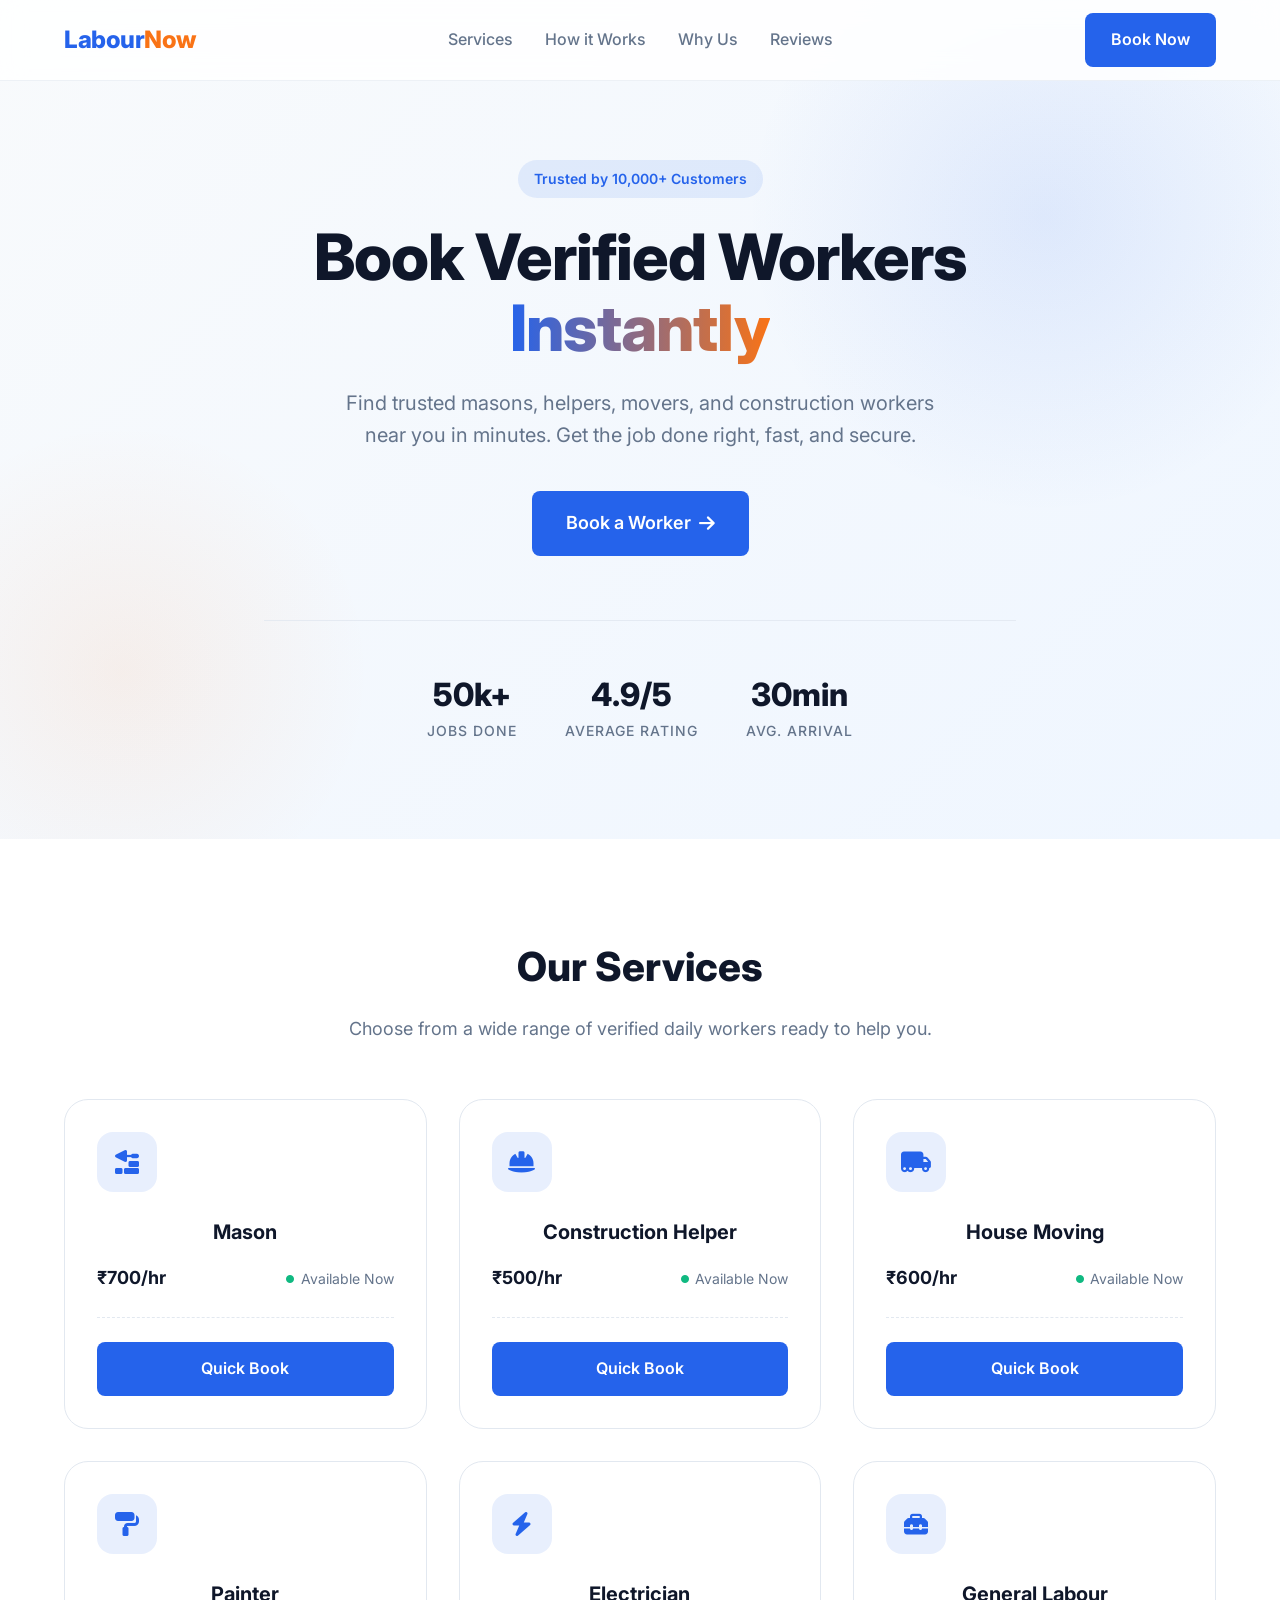
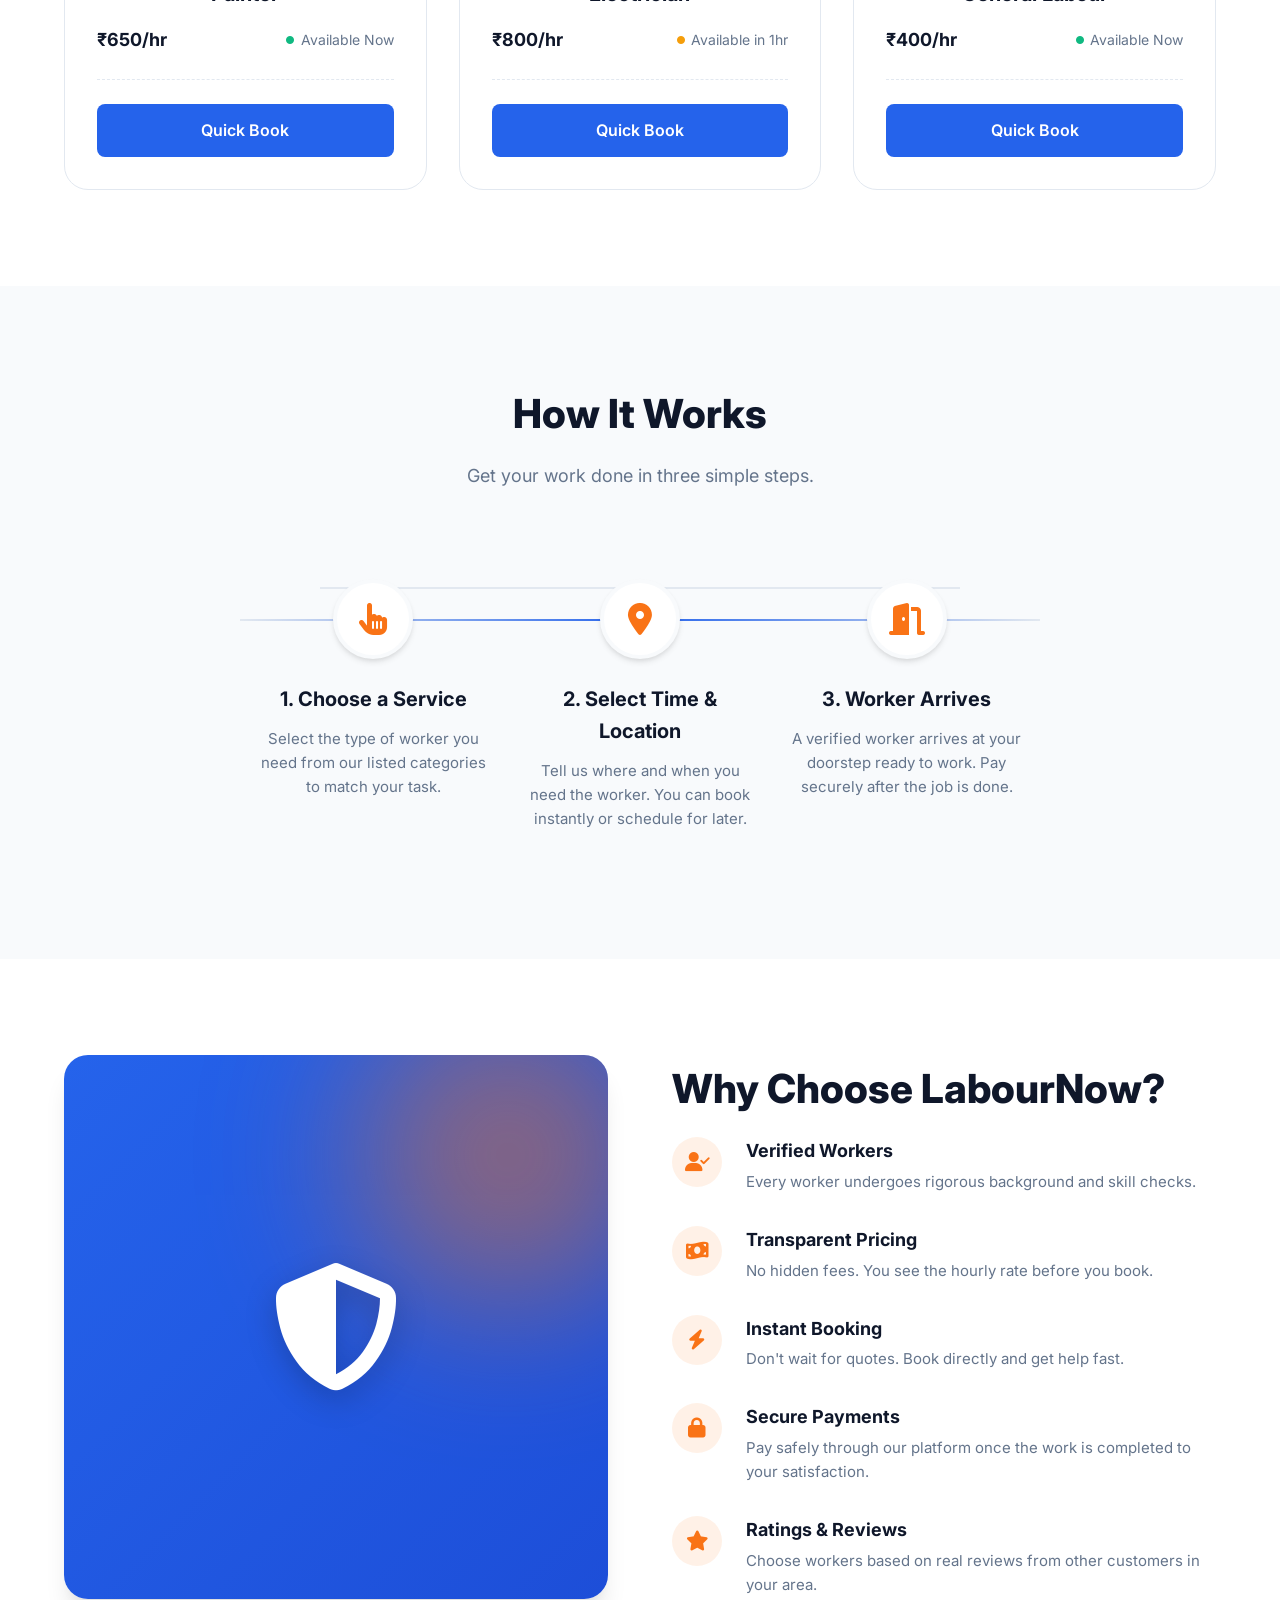
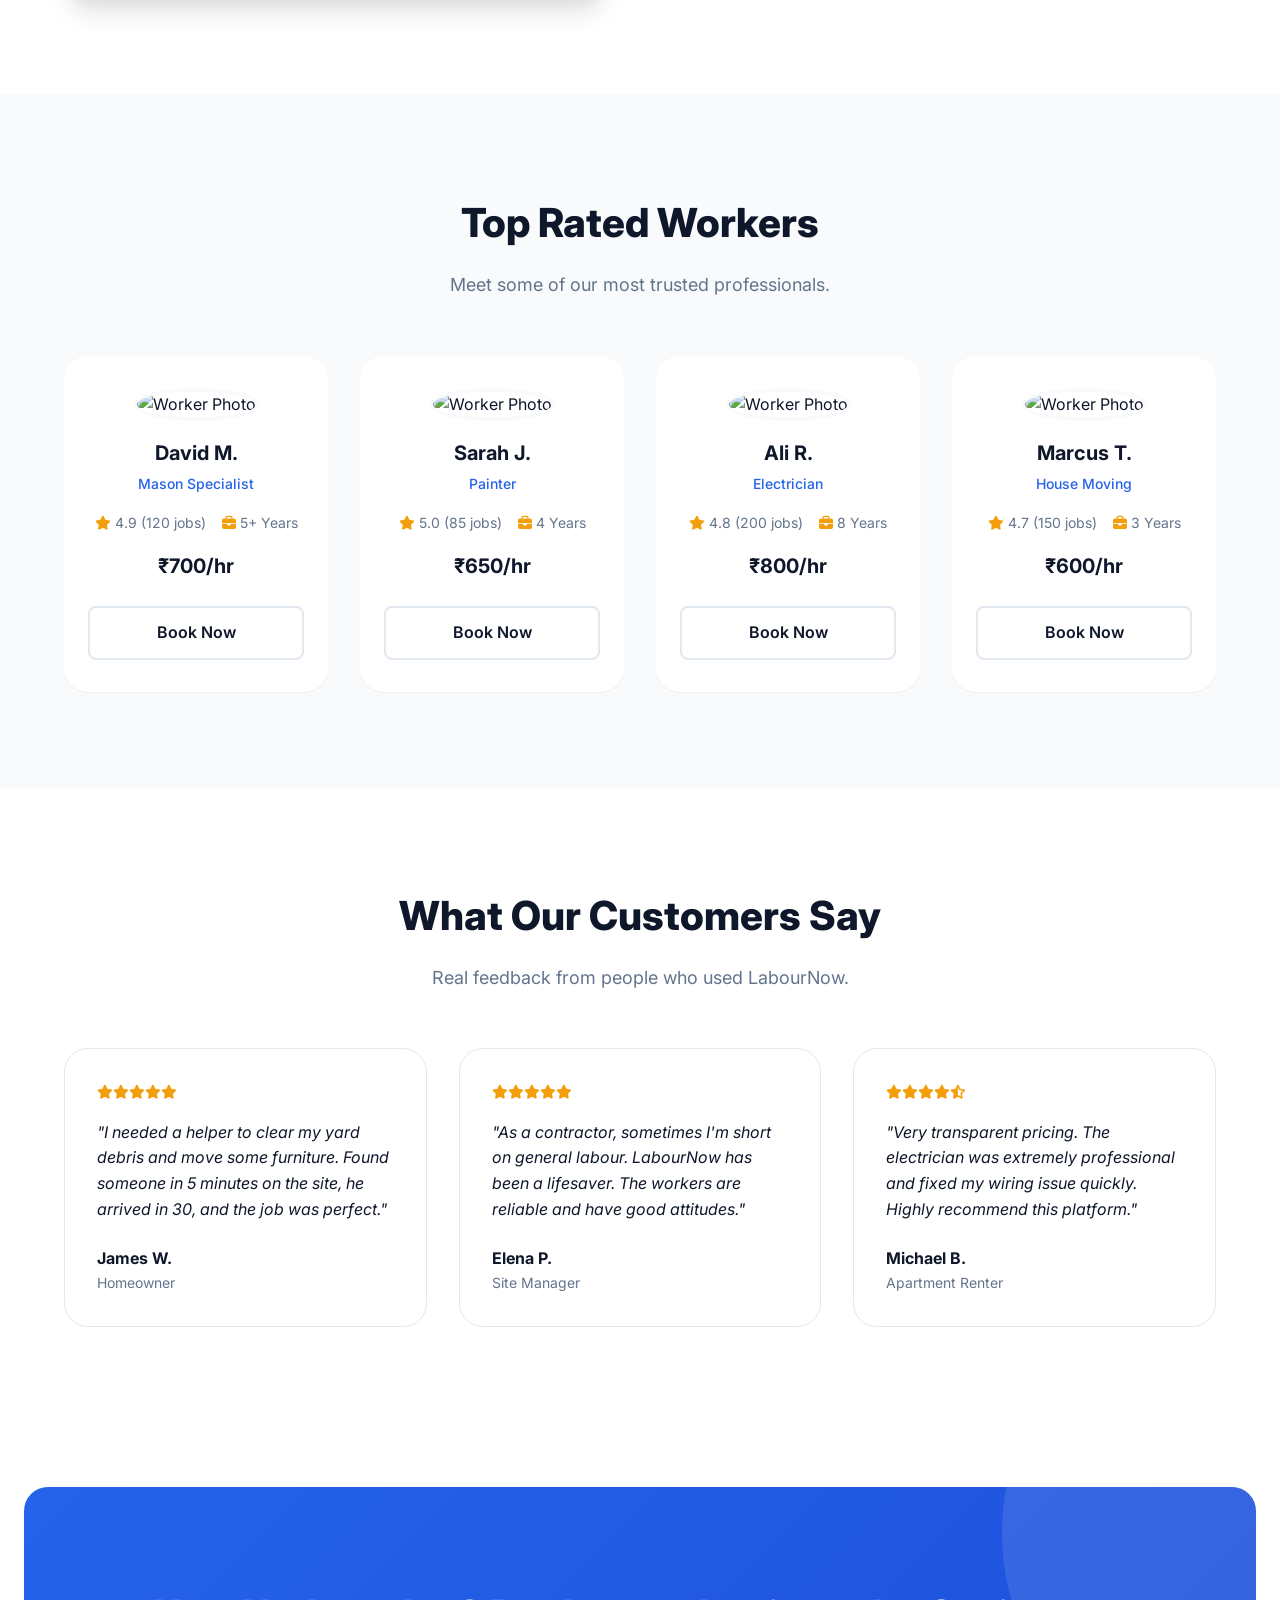
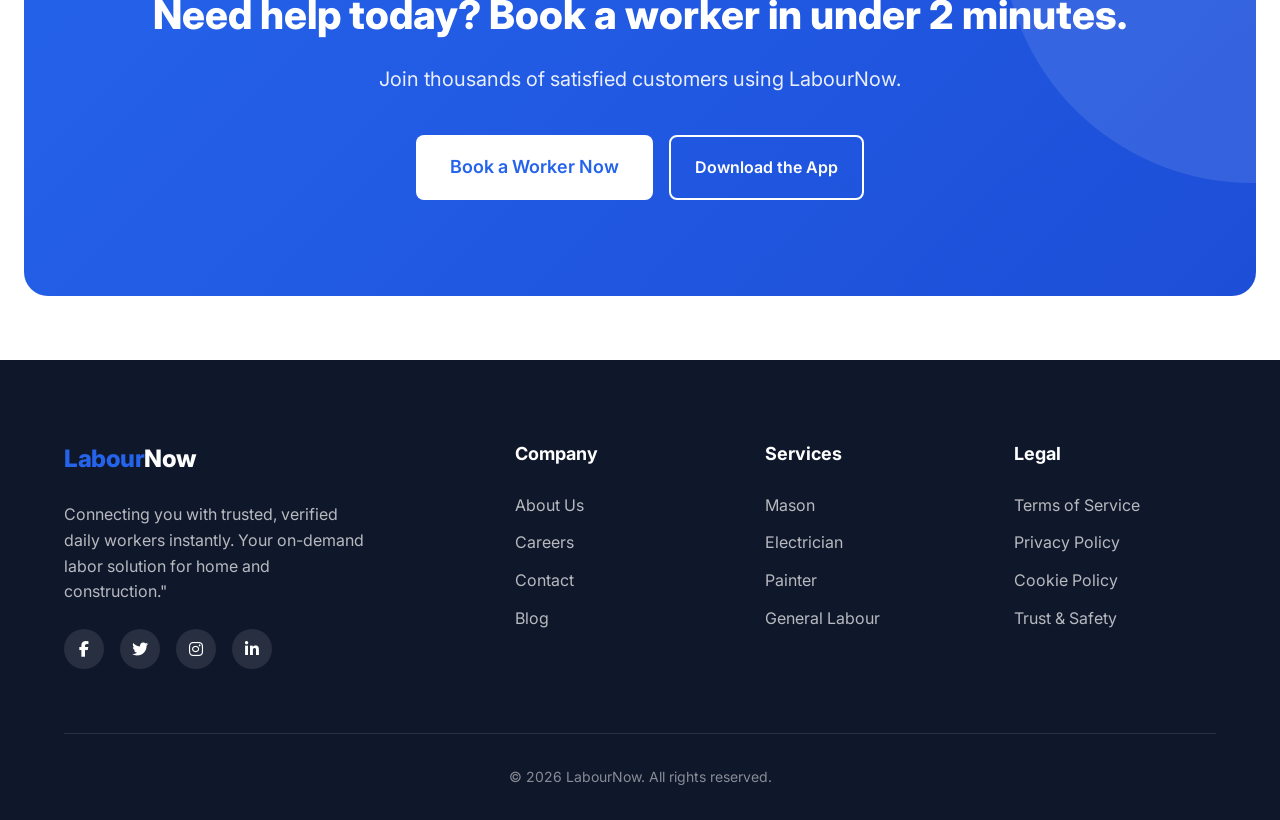
==== index.html @ 162be2f2 "First Push" ====
<!DOCTYPE html>
<html lang="en">
<head>
    <meta charset="UTF-8">
    <meta name="viewport" content="width=device-width, initial-scale=1.0">
    <title>LabourNow | Book Verified Workers Instantly</title>
    <meta name="description" content="Find trusted masons, helpers, movers, and construction workers near you in minutes.">
    <link rel="preconnect" href="https://fonts.googleapis.com">
    <link rel="preconnect" href="https://fonts.gstatic.com" crossorigin>
    <link href="https://fonts.googleapis.com/css2?family=Inter:wght@300;400;500;600;700;800&display=swap" rel="stylesheet">
    <link rel="stylesheet" href="https://cdnjs.cloudflare.com/ajax/libs/font-awesome/6.4.0/css/all.min.css">
    <link rel="stylesheet" href="style.css">
</head>
<body>
    <!-- Navigation -->
    <nav class="navbar">
        <div class="container nav-content">
            <a href="#" class="logo">Labour<span>Now</span></a>
            <div class="nav-links">
                <a href="#services">Services</a>
                <a href="#how-it-works">How it Works</a>
                <a href="#why-us">Why Us</a>
                <a href="#reviews">Reviews</a>
            </div>
            <div class="nav-actions">
                <a href="auth.html" class="btn btn-primary">Book Now</a>
            </div>
            <button class="mobile-menu-btn" aria-label="Toggle menu">
                <i class="fas fa-bars"></i>
            </button>
        </div>
    </nav>

    <!-- Hero Section -->
    <header class="hero">
        <div class="hero-bg"></div>
        <div class="container hero-content block-reveal">
            <div class="badge">Trusted by 10,000+ Customers</div>
            <h1>Book Verified Workers <span class="text-gradient">Instantly</span></h1>
            <p>Find trusted masons, helpers, movers, and construction workers near you in minutes. Get the job done right, fast, and secure.</p>
            <div class="hero-buttons">
                <a href="auth.html" class="btn btn-primary btn-large">
                    Book a Worker <i class="fas fa-arrow-right"></i>
                </a>
            </div>
            <div class="hero-stats">
                <div class="stat">
                    <span class="stat-num">50k+</span>
                    <span class="stat-label">Jobs Done</span>
                </div>
                <div class="stat">
                    <span class="stat-num">4.9/5</span>
                    <span class="stat-label">Average Rating</span>
                </div>
                <div class="stat">
                    <span class="stat-num">30min</span>
                    <span class="stat-label">Avg. Arrival</span>
                </div>
            </div>
        </div>
    </header>

    <!-- Services Section -->
    <section id="services" class="section">
        <div class="container text-center">
            <h2 class="section-title">Our Services</h2>
            <p class="section-subtitle">Choose from a wide range of verified daily workers ready to help you.</p>
            
            <div class="services-grid">
                <!-- Service 1 -->
                <div class="service-card block-reveal">
                    <div class="service-icon"><i class="fas fa-trowel-bricks"></i></div>
                    <h3>Mason</h3>
                    <div class="service-details">
                        <span class="price">₹700/hr</span>
                        <span class="availability"><i class="fas fa-circle text-green"></i> Available Now</span>
                    </div>
                    <a href="auth.html?service=mason" class="btn btn-primary w-100 text-center" style="display: block;">Quick Book</a>
                </div>
                <!-- Service 2 -->
                <div class="service-card block-reveal" style="transition-delay: 100ms;">
                    <div class="service-icon"><i class="fas fa-hard-hat"></i></div>
                    <h3>Construction Helper</h3>
                    <div class="service-details">
                        <span class="price">₹500/hr</span>
                        <span class="availability"><i class="fas fa-circle text-green"></i> Available Now</span>
                    </div>
                    <a href="auth.html?service=construction-helper" class="btn btn-primary w-100 text-center" style="display: block;">Quick Book</a>
                </div>
                <!-- Service 3 -->
                <div class="service-card block-reveal" style="transition-delay: 200ms;">
                    <div class="service-icon"><i class="fas fa-truck-moving"></i></div>
                    <h3>House Moving</h3>
                    <div class="service-details">
                        <span class="price">₹600/hr</span>
                        <span class="availability"><i class="fas fa-circle text-green"></i> Available Now</span>
                    </div>
                    <a href="auth.html?service=house-moving" class="btn btn-primary w-100 text-center" style="display: block;">Quick Book</a>
                </div>
                <!-- Service 4 -->
                <div class="service-card block-reveal" style="transition-delay: 300ms;">
                    <div class="service-icon"><i class="fas fa-paint-roller"></i></div>
                    <h3>Painter</h3>
                    <div class="service-details">
                        <span class="price">₹650/hr</span>
                        <span class="availability"><i class="fas fa-circle text-green"></i> Available Now</span>
                    </div>
                    <a href="auth.html?service=painter" class="btn btn-primary w-100 text-center" style="display: block;">Quick Book</a>
                </div>
                <!-- Service 5 -->
                <div class="service-card block-reveal" style="transition-delay: 400ms;">
                    <div class="service-icon"><i class="fas fa-bolt"></i></div>
                    <h3>Electrician</h3>
                    <div class="service-details">
                        <span class="price">₹800/hr</span>
                        <span class="availability"><i class="fas fa-circle text-orange"></i> Available in 1hr</span>
                    </div>
                    <a href="auth.html?service=electrician" class="btn btn-primary w-100 text-center" style="display: block;">Quick Book</a>
                </div>
                <!-- Service 6 -->
                <div class="service-card block-reveal" style="transition-delay: 500ms;">
                    <div class="service-icon"><i class="fas fa-toolbox"></i></div>
                    <h3>General Labour</h3>
                    <div class="service-details">
                        <span class="price">₹400/hr</span>
                        <span class="availability"><i class="fas fa-circle text-green"></i> Available Now</span>
                    </div>
                    <a href="auth.html?service=general-labour" class="btn btn-primary w-100 text-center" style="display: block;">Quick Book</a>
                </div>
            </div>
        </div>
    </section>

    <!-- How It Works Section -->
    <section id="how-it-works" class="section bg-light">
        <div class="container text-center">
            <h2 class="section-title">How It Works</h2>
            <p class="section-subtitle">Get your work done in three simple steps.</p>
            
            <div class="timeline">
                <div class="timeline-step block-reveal">
                    <div class="step-icon"><i class="fas fa-hand-pointer"></i></div>
                    <h3>1. Choose a Service</h3>
                    <p>Select the type of worker you need from our listed categories to match your task.</p>
                </div>
                <div class="timeline-connector"></div>
                <div class="timeline-step block-reveal" style="transition-delay: 200ms;">
                    <div class="step-icon"><i class="fas fa-map-marker-alt"></i></div>
                    <h3>2. Select Time & Location</h3>
                    <p>Tell us where and when you need the worker. You can book instantly or schedule for later.</p>
                </div>
                <div class="timeline-connector"></div>
                <div class="timeline-step block-reveal" style="transition-delay: 400ms;">
                    <div class="step-icon"><i class="fas fa-door-open"></i></div>
                    <h3>3. Worker Arrives</h3>
                    <p>A verified worker arrives at your doorstep ready to work. Pay securely after the job is done.</p>
                </div>
            </div>
        </div>
    </section>

    <!-- Why Choose Us Section -->
    <section id="why-us" class="section">
        <div class="container">
            <div class="benefits-layout">
                <div class="benefits-image block-reveal">
                    <div class="illustration-placeholder">
                        <div class="glow-orb"></div>
                        <i class="fas fa-shield-halved display-icon"></i>
                    </div>
                </div>
                <div class="benefits-content">
                    <h2 class="section-title text-left">Why Choose LabourNow?</h2>
                    <ul class="benefit-list">
                        <li class="block-reveal" style="transition-delay: 100ms;">
                            <div class="benefit-icon"><i class="fas fa-user-check"></i></div>
                            <div>
                                <h4>Verified Workers</h4>
                                <p>Every worker undergoes rigorous background and skill checks.</p>
                            </div>
                        </li>
                        <li class="block-reveal" style="transition-delay: 200ms;">
                            <div class="benefit-icon"><i class="fas fa-money-bill-wave"></i></div>
                            <div>
                                <h4>Transparent Pricing</h4>
                                <p>No hidden fees. You see the hourly rate before you book.</p>
                            </div>
                        </li>
                        <li class="block-reveal" style="transition-delay: 300ms;">
                            <div class="benefit-icon"><i class="fas fa-bolt"></i></div>
                            <div>
                                <h4>Instant Booking</h4>
                                <p>Don't wait for quotes. Book directly and get help fast.</p>
                            </div>
                        </li>
                        <li class="block-reveal" style="transition-delay: 400ms;">
                            <div class="benefit-icon"><i class="fas fa-lock"></i></div>
                            <div>
                                <h4>Secure Payments</h4>
                                <p>Pay safely through our platform once the work is completed to your satisfaction.</p>
                            </div>
                        </li>
                        <li class="block-reveal" style="transition-delay: 500ms;">
                            <div class="benefit-icon"><i class="fas fa-star"></i></div>
                            <div>
                                <h4>Ratings & Reviews</h4>
                                <p>Choose workers based on real reviews from other customers in your area.</p>
                            </div>
                        </li>
                    </ul>
                </div>
            </div>
        </div>
    </section>

    <!-- Worker Profiles Section -->
    <section id="worker-profiles" class="section bg-light">
        <div class="container text-center">
            <h2 class="section-title">Top Rated Workers</h2>
            <p class="section-subtitle">Meet some of our most trusted professionals.</p>
            
            <div class="workers-grid">
                <!-- Worker 1 -->
                <div class="worker-card block-reveal">
                    <img src="https://ui-avatars.com/api/?name=David+M&background=0D8ABC&color=fff&size=150" alt="Worker Photo" class="worker-photo">
                    <div class="worker-info">
                        <h3>David M.</h3>
                        <p class="worker-skill">Mason Specialist</p>
                        <div class="worker-stats">
                            <span class="rating"><i class="fas fa-star"></i> 4.9 (120 jobs)</span>
                            <span class="experience"><i class="fas fa-briefcase"></i> 5+ Years</span>
                        </div>
                        <div class="worker-price">₹700/hr</div>
                        <a href="auth.html?service=mason" class="btn btn-outline w-100 text-center" style="display: block;">Book Now</a>
                    </div>
                </div>
                <!-- Worker 2 -->
                <div class="worker-card block-reveal" style="transition-delay: 150ms;">
                    <img src="https://ui-avatars.com/api/?name=Sarah+J&background=F97316&color=fff&size=150" alt="Worker Photo" class="worker-photo">
                    <div class="worker-info">
                        <h3>Sarah J.</h3>
                        <p class="worker-skill">Painter</p>
                        <div class="worker-stats">
                            <span class="rating"><i class="fas fa-star"></i> 5.0 (85 jobs)</span>
                            <span class="experience"><i class="fas fa-briefcase"></i> 4 Years</span>
                        </div>
                        <div class="worker-price">₹650/hr</div>
                        <a href="auth.html?service=painter" class="btn btn-outline w-100 text-center" style="display: block;">Book Now</a>
                    </div>
                </div>
                <!-- Worker 3 -->
                <div class="worker-card block-reveal" style="transition-delay: 300ms;">
                    <img src="https://ui-avatars.com/api/?name=Ali+R&background=10B981&color=fff&size=150" alt="Worker Photo" class="worker-photo">
                    <div class="worker-info">
                        <h3>Ali R.</h3>
                        <p class="worker-skill">Electrician</p>
                        <div class="worker-stats">
                            <span class="rating"><i class="fas fa-star"></i> 4.8 (200 jobs)</span>
                            <span class="experience"><i class="fas fa-briefcase"></i> 8 Years</span>
                        </div>
                        <div class="worker-price">₹800/hr</div>
                        <a href="auth.html?service=electrician" class="btn btn-outline w-100 text-center" style="display: block;">Book Now</a>
                    </div>
                </div>
                <!-- Worker 4 -->
                <div class="worker-card block-reveal" style="transition-delay: 450ms;">
                    <img src="https://ui-avatars.com/api/?name=Marcus+T&background=8B5CF6&color=fff&size=150" alt="Worker Photo" class="worker-photo">
                    <div class="worker-info">
                        <h3>Marcus T.</h3>
                        <p class="worker-skill">House Moving</p>
                        <div class="worker-stats">
                            <span class="rating"><i class="fas fa-star"></i> 4.7 (150 jobs)</span>
                            <span class="experience"><i class="fas fa-briefcase"></i> 3 Years</span>
                        </div>
                        <div class="worker-price">₹600/hr</div>
                        <a href="auth.html?service=house-moving" class="btn btn-outline w-100 text-center" style="display: block;">Book Now</a>
                    </div>
                </div>
            </div>
        </div>
    </section>

    <!-- Customer Reviews Section -->
    <section id="reviews" class="section">
        <div class="container text-center">
            <h2 class="section-title">What Our Customers Say</h2>
            <p class="section-subtitle">Real feedback from people who used LabourNow.</p>
            
            <div class="reviews-grid">
                <div class="review-card block-reveal">
                    <div class="stars">
                        <i class="fas fa-star"></i><i class="fas fa-star"></i><i class="fas fa-star"></i><i class="fas fa-star"></i><i class="fas fa-star"></i>
                    </div>
                    <p class="review-text">"I needed a helper to clear my yard debris and move some furniture. Found someone in 5 minutes on the site, he arrived in 30, and the job was perfect."</p>
                    <div class="reviewer">
                        <strong>James W.</strong>
                        <span>Homeowner</span>
                    </div>
                </div>
                <div class="review-card block-reveal" style="transition-delay: 200ms;">
                    <div class="stars">
                        <i class="fas fa-star"></i><i class="fas fa-star"></i><i class="fas fa-star"></i><i class="fas fa-star"></i><i class="fas fa-star"></i>
                    </div>
                    <p class="review-text">"As a contractor, sometimes I'm short on general labour. LabourNow has been a lifesaver. The workers are reliable and have good attitudes."</p>
                    <div class="reviewer">
                        <strong>Elena P.</strong>
                        <span>Site Manager</span>
                    </div>
                </div>
                <div class="review-card block-reveal" style="transition-delay: 400ms;">
                    <div class="stars">
                        <i class="fas fa-star"></i><i class="fas fa-star"></i><i class="fas fa-star"></i><i class="fas fa-star"></i><i class="fas fa-star-half-alt"></i>
                    </div>
                    <p class="review-text">"Very transparent pricing. The electrician was extremely professional and fixed my wiring issue quickly. Highly recommend this platform."</p>
                    <div class="reviewer">
                        <strong>Michael B.</strong>
                        <span>Apartment Renter</span>
                    </div>
                </div>
            </div>
        </div>
    </section>

    <!-- CTA Section -->
    <section class="cta-section block-reveal">
        <div class="container text-center">
            <h2>Need help today? Book a worker in under 2 minutes.</h2>
            <p>Join thousands of satisfied customers using LabourNow.</p>
            <div class="cta-buttons">
                <a href="auth.html" class="btn btn-primary btn-large">Book a Worker Now</a>
                <a href="#" class="btn btn-outline" style="color: white; border-color: white;">Download the App</a>
            </div>
        </div>
    </section>

    <!-- Footer -->
    <footer class="footer">
        <div class="container">
            <div class="footer-grid">
                <div class="footer-brand">
                    <a href="#" class="logo">Labour<span style="color: white;">Now</span></a>
                    <p>Connecting you with trusted, verified daily workers instantly. Your on-demand labor solution for home and construction."</p>
                    <div class="social-links">
                        <a href="#"><i class="fab fa-facebook-f"></i></a>
                        <a href="#"><i class="fab fa-twitter"></i></a>
                        <a href="#"><i class="fab fa-instagram"></i></a>
                        <a href="#"><i class="fab fa-linkedin-in"></i></a>
                    </div>
                </div>
                <div class="footer-links">
                    <h3>Company</h3>
                    <ul>
                        <li><a href="#">About Us</a></li>
                        <li><a href="#">Careers</a></li>
                        <li><a href="#">Contact</a></li>
                        <li><a href="#">Blog</a></li>
                    </ul>
                </div>
                <div class="footer-links">
                    <h3>Services</h3>
                    <ul>
                        <li><a href="#">Mason</a></li>
                        <li><a href="#">Electrician</a></li>
                        <li><a href="#">Painter</a></li>
                        <li><a href="#">General Labour</a></li>
                    </ul>
                </div>
                <div class="footer-links">
                    <h3>Legal</h3>
                    <ul>
                        <li><a href="#">Terms of Service</a></li>
                        <li><a href="#">Privacy Policy</a></li>
                        <li><a href="#">Cookie Policy</a></li>
                        <li><a href="#">Trust & Safety</a></li>
                    </ul>
                </div>
            </div>
            <div class="footer-bottom">
                <p>&copy; 2026 LabourNow. All rights reserved.</p>
            </div>
        </div>
    </footer>

    <script src="script.js"></script>
</body>
</html>
---- style.css ----
/* =========================================
   LabourNow - Design System & Styling
   ========================================= */

:root {
    /* Color Palette */
    --primary: #2563eb;
    --primary-light: #3b82f6;
    --primary-dark: #1d4ed8;
    
    --accent: #f97316;
    --accent-light: #fb923c;
    --accent-dark: #ea580c;
    
    --text-main: #0f172a;
    --text-muted: #64748b;
    
    --bg-main: #ffffff;
    --bg-light: #f8fafc;
    --bg-card: #ffffff;
    
    --border-color: #e2e8f0;
    
    --success: #10b981;
    --warning: #f59e0b;
    
    /* Typography */
    --font-family: 'Inter', -apple-system, BlinkMacSystemFont, "Segoe UI", Roboto, Helvetica, Arial, sans-serif;
    
    /* Enhancements */
    --shadow-sm: 0 1px 2px 0 rgba(0, 0, 0, 0.05);
    --shadow-md: 0 4px 6px -1px rgba(0, 0, 0, 0.1), 0 2px 4px -1px rgba(0, 0, 0, 0.06);
    --shadow-lg: 0 10px 15px -3px rgba(0, 0, 0, 0.1), 0 4px 6px -2px rgba(0, 0, 0, 0.05);
    --shadow-xl: 0 20px 25px -5px rgba(0, 0, 0, 0.1), 0 10px 10px -5px rgba(0, 0, 0, 0.04);
    
    --radius-md: 0.5rem;
    --radius-lg: 1rem;
    --radius-xl: 1.5rem;
    
    --transition-fast: 0.2s ease;
    --transition-normal: 0.3s ease;
}

/* Reset & Basics */
* {
    margin: 0;
    padding: 0;
    box-sizing: border-box;
}

html {
    scroll-behavior: smooth;
}

body {
    font-family: var(--font-family);
    color: var(--text-main);
    background-color: var(--bg-main);
    line-height: 1.6;
    overflow-x: hidden;
}

a {
    text-decoration: none;
    color: inherit;
    transition: var(--transition-fast);
}

ul {
    list-style: none;
}

img {
    max-width: 100%;
    height: auto;
}

/* Utilities */
.container {
    width: 100%;
    max-width: 1200px;
    margin: 0 auto;
    padding: 0 1.5rem;
}

.text-center { text-align: center; }
.text-left { text-align: left; }
.text-green { color: var(--success); }
.text-orange { color: var(--warning); }

.w-100 { width: 100%; }

.section {
    padding: 6rem 0;
}

.bg-light {
    background-color: var(--bg-light);
}

.section-title {
    font-size: 2.5rem;
    font-weight: 800;
    margin-bottom: 1rem;
    color: var(--text-main);
}

.section-subtitle {
    font-size: 1.125rem;
    color: var(--text-muted);
    max-width: 600px;
    margin: 0 auto 3.5rem;
}

/* Buttons */
.btn {
    display: inline-flex;
    align-items: center;
    justify-content: center;
    gap: 0.5rem;
    padding: 0.75rem 1.5rem;
    font-weight: 600;
    border-radius: var(--radius-md);
    cursor: pointer;
    border: 2px solid transparent;
    transition: all var(--transition-normal);
    font-size: 1rem;
}

.btn:active {
    transform: scale(0.98);
}

.btn-primary {
    background-color: var(--primary);
    color: white;
}

.btn-primary:hover {
    background-color: var(--primary-dark);
    box-shadow: 0 4px 14px rgba(37, 99, 235, 0.39);
}

.btn-secondary {
    background-color: var(--accent);
    color: white;
}

.btn-secondary:hover {
    background-color: var(--accent-dark);
    box-shadow: 0 4px 14px rgba(249, 115, 22, 0.39);
}

.btn-outline {
    background-color: transparent;
    border-color: var(--border-color);
    color: var(--text-main);
}

.btn-outline:hover {
    border-color: var(--primary);
    color: var(--primary);
    background-color: var(--bg-light);
}

.btn-large {
    padding: 1rem 2rem;
    font-size: 1.125rem;
}

/* Navbar */
.navbar {
    position: fixed;
    top: 0;
    width: 100%;
    z-index: 1000;
    background: rgba(255, 255, 255, 0.85);
    backdrop-filter: blur(12px);
    border-bottom: 1px solid rgba(226, 232, 240, 0.6);
    transition: var(--transition-normal);
}

.navbar.scrolled {
    box-shadow: var(--shadow-sm);
    padding: 0.5rem 0;
}

.nav-content {
    display: flex;
    justify-content: space-between;
    align-items: center;
    height: 80px;
}

.logo {
    font-size: 1.5rem;
    font-weight: 800;
    color: var(--primary);
    letter-spacing: -0.5px;
}

.logo span {
    color: var(--accent);
}

.nav-links {
    display: flex;
    gap: 2rem;
}

.nav-links a {
    font-weight: 500;
    color: var(--text-muted);
}

.nav-links a:hover {
    color: var(--primary);
}

.nav-actions {
    display: flex;
    gap: 1rem;
}

.mobile-menu-btn {
    display: none;
    background: none;
    border: none;
    font-size: 1.5rem;
    color: var(--text-main);
    cursor: pointer;
}

/* Hero Section */
.hero {
    position: relative;
    padding: 10rem 0 6rem;
    overflow: hidden;
    text-align: center;
    background: linear-gradient(135deg, #f8fafc 0%, #eff6ff 100%);
}

.hero-bg {
    position: absolute;
    top: 0;
    left: 0;
    right: 0;
    bottom: 0;
    z-index: 0;
    overflow: hidden;
}

.hero-bg::before {
    content: '';
    position: absolute;
    top: -10%;
    right: -5%;
    width: 600px;
    height: 600px;
    border-radius: 50%;
    background: radial-gradient(circle, rgba(37,99,235,0.1) 0%, rgba(255,255,255,0) 70%);
}

.hero-bg::after {
    content: '';
    position: absolute;
    bottom: -10%;
    left: -10%;
    width: 500px;
    height: 500px;
    border-radius: 50%;
    background: radial-gradient(circle, rgba(249,115,22,0.08) 0%, rgba(255,255,255,0) 70%);
}

.hero-content {
    position: relative;
    z-index: 1;
    max-width: 800px;
    margin: 0 auto;
}

.badge {
    display: inline-block;
    padding: 0.5rem 1rem;
    background: rgba(37, 99, 235, 0.1);
    color: var(--primary);
    border-radius: 2rem;
    font-size: 0.875rem;
    font-weight: 600;
    margin-bottom: 1.5rem;
}

.hero h1 {
    font-size: 4rem;
    font-weight: 800;
    line-height: 1.1;
    margin-bottom: 1.5rem;
    letter-spacing: -1px;
}

.text-gradient {
    background: linear-gradient(90deg, var(--primary) 0%, var(--accent) 100%);
    -webkit-background-clip: text;
    -webkit-text-fill-color: transparent;
}

.hero p {
    font-size: 1.25rem;
    color: var(--text-muted);
    margin-bottom: 2.5rem;
    max-width: 600px;
    margin-left: auto;
    margin-right: auto;
}

.hero-buttons {
    display: flex;
    justify-content: center;
    gap: 1rem;
    margin-bottom: 4rem;
}

.hero-stats {
    display: flex;
    justify-content: center;
    gap: 3rem;
    padding-top: 3rem;
    border-top: 1px solid rgba(226, 232, 240, 0.8);
}

.stat {
    display: flex;
    flex-direction: column;
}

.stat-num {
    font-size: 2rem;
    font-weight: 800;
    color: var(--text-main);
}

.stat-label {
    font-size: 0.875rem;
    color: var(--text-muted);
    font-weight: 500;
    text-transform: uppercase;
    letter-spacing: 1px;
}

/* Services Section */
.services-grid {
    display: grid;
    grid-template-columns: repeat(auto-fit, minmax(300px, 1fr));
    gap: 2rem;
}

.service-card {
    background: var(--bg-card);
    border: 1px solid var(--border-color);
    border-radius: var(--radius-xl);
    padding: 2rem;
    transition: var(--transition-normal);
    position: relative;
    overflow: hidden;
}

.service-card:hover {
    transform: translateY(-5px);
    box-shadow: var(--shadow-lg);
    border-color: rgba(37, 99, 235, 0.2);
}

.service-icon {
    width: 60px;
    height: 60px;
    border-radius: var(--radius-lg);
    background: rgba(37, 99, 235, 0.1);
    color: var(--primary);
    display: flex;
    align-items: center;
    justify-content: center;
    font-size: 1.5rem;
    margin-bottom: 1.5rem;
}

.service-card h3 {
    font-size: 1.25rem;
    margin-bottom: 1rem;
}

.service-details {
    display: flex;
    justify-content: space-between;
    align-items: center;
    margin-bottom: 1.5rem;
    padding-bottom: 1.5rem;
    border-bottom: 1px dashed var(--border-color);
}

.price {
    font-weight: 700;
    color: var(--text-main);
    font-size: 1.125rem;
}

.availability {
    font-size: 0.875rem;
    color: var(--text-muted);
    display: flex;
    align-items: center;
    gap: 0.4rem;
}

.availability i {
    font-size: 0.5rem;
}

/* How It Works Layer */
.timeline {
    display: flex;
    flex-direction: column;
    align-items: center;
    max-width: 800px;
    margin: 0 auto;
    position: relative;
}

@media(min-width: 768px) {
    .timeline {
        flex-direction: row;
        justify-content: space-between;
        align-items: flex-start;
    }
}

.timeline-step {
    flex: 1;
    text-align: center;
    position: relative;
    padding: 2rem 1rem;
    z-index: 1;
}

.step-icon {
    width: 80px;
    height: 80px;
    margin: 0 auto 1.5rem;
    background: white;
    border-radius: 50%;
    display: flex;
    align-items: center;
    justify-content: center;
    font-size: 2rem;
    color: var(--accent);
    box-shadow: var(--shadow-md);
    border: 4px solid var(--bg-light);
    position: relative;
}

.timeline-step h3 {
    font-size: 1.25rem;
    margin-bottom: 0.75rem;
}

.timeline-step p {
    color: var(--text-muted);
    font-size: 0.9375rem;
}

.timeline-connector {
    display: none;
}

@media(min-width: 768px) {
    .timeline-connector {
        display: block;
        flex: 1;
        height: 2px;
        background: linear-gradient(90deg, var(--border-color) 0%, var(--primary) 50%, var(--border-color) 100%);
        margin-top: 40px; /* Align with middle of circle */
        position: absolute;
        width: 100%;
        top: 2rem;
        z-index: 0;
    }
    .timeline::before {
        content: '';
        position: absolute;
        top: 40px;
        left: 10%;
        right: 10%;
        height: 2px;
        background: var(--border-color);
        z-index: 0;
    }
}


/* Why Choose Us */
.benefits-layout {
    display: grid;
    grid-template-columns: 1fr;
    gap: 4rem;
    align-items: center;
}

@media(min-width: 992px) {
    .benefits-layout {
        grid-template-columns: 1fr 1fr;
    }
}

.illustration-placeholder {
    width: 100%;
    aspect-ratio: 1;
    background: linear-gradient(135deg, var(--primary) 0%, var(--primary-dark) 100%);
    border-radius: var(--radius-xl);
    position: relative;
    display: flex;
    align-items: center;
    justify-content: center;
    overflow: hidden;
    box-shadow: var(--shadow-xl);
}

.glow-orb {
    position: absolute;
    width: 300px;
    height: 300px;
    background: var(--accent);
    filter: blur(80px);
    opacity: 0.5;
    border-radius: 50%;
    top: -50px;
    right: -50px;
}

.display-icon {
    font-size: 8rem;
    color: white;
    z-index: 2;
    filter: drop-shadow(0 10px 15px rgba(0,0,0,0.2));
}

.benefit-list {
    display: flex;
    flex-direction: column;
    gap: 2rem;
}

.benefit-list li {
    display: flex;
    gap: 1.5rem;
}

.benefit-icon {
    width: 50px;
    height: 50px;
    border-radius: 50%;
    background: rgba(249, 115, 22, 0.1);
    color: var(--accent);
    display: flex;
    align-items: center;
    justify-content: center;
    font-size: 1.25rem;
    flex-shrink: 0;
}

.benefit-list h4 {
    font-size: 1.125rem;
    margin-bottom: 0.25rem;
}

.benefit-list p {
    color: var(--text-muted);
    font-size: 0.9375rem;
}

/* Worker Profiles */
.workers-grid {
    display: grid;
    grid-template-columns: repeat(auto-fit, minmax(250px, 1fr));
    gap: 2rem;
}

.worker-card {
    background: white;
    border-radius: var(--radius-xl);
    padding: 2rem 1.5rem;
    box-shadow: var(--shadow-sm);
    transition: var(--transition-normal);
    text-align: center;
}

.worker-card:hover {
    transform: translateY(-5px);
    box-shadow: var(--shadow-lg);
}

.worker-photo {
    width: 100px;
    height: 100px;
    border-radius: 50%;
    margin: 0 auto 1rem;
    border: 4px solid var(--bg-light);
}

.worker-info h3 {
    font-size: 1.25rem;
    margin-bottom: 0.25rem;
}

.worker-skill {
    color: var(--primary);
    font-weight: 500;
    font-size: 0.875rem;
    margin-bottom: 1rem;
}

.worker-stats {
    display: flex;
    justify-content: center;
    gap: 1rem;
    font-size: 0.875rem;
    color: var(--text-muted);
    margin-bottom: 1rem;
}

.worker-stats i {
    color: var(--warning);
}

.worker-price {
    font-size: 1.25rem;
    font-weight: 700;
    color: var(--text-main);
    margin-bottom: 1.5rem;
}

/* Reviews */
.reviews-grid {
    display: grid;
    grid-template-columns: repeat(auto-fit, minmax(300px, 1fr));
    gap: 2rem;
}

.review-card {
    background: var(--bg-card);
    border: 1px solid var(--border-color);
    border-radius: var(--radius-xl);
    padding: 2rem;
    text-align: left;
}

.stars {
    color: var(--warning);
    margin-bottom: 1rem;
    font-size: 0.875rem;
}

.review-text {
    font-size: 1rem;
    color: var(--text-main);
    font-style: italic;
    margin-bottom: 1.5rem;
}

.reviewer {
    display: flex;
    flex-direction: column;
}

.reviewer strong {
    font-size: 1rem;
}

.reviewer span {
    font-size: 0.875rem;
    color: var(--text-muted);
}

/* CTA */
.cta-section {
    background: linear-gradient(135deg, var(--primary) 0%, var(--primary-dark) 100%);
    color: white;
    padding: 6rem 0;
    margin: 4rem 1.5rem;
    border-radius: var(--radius-xl);
    position: relative;
    overflow: hidden;
}

.cta-section::before {
    content: '';
    position: absolute;
    top: -50%;
    right: -20%;
    width: 500px;
    height: 500px;
    border-radius: 50%;
    background: rgba(255, 255, 255, 0.1);
}

.cta-section h2 {
    font-size: 2.5rem;
    font-weight: 800;
    margin-bottom: 1rem;
    color: white;
}

.cta-section p {
    font-size: 1.25rem;
    opacity: 0.9;
    margin-bottom: 2.5rem;
}

.cta-buttons {
    display: flex;
    justify-content: center;
    gap: 1rem;
}

.cta-buttons .btn-primary {
    background: white;
    color: var(--primary);
}

.cta-buttons .btn-primary:hover {
    background: var(--bg-light);
}

/* Footer */
.footer {
    background: var(--text-main);
    color: white;
    padding: 5rem 0 2rem;
}

.footer-grid {
    display: grid;
    grid-template-columns: 2fr 1fr 1fr 1fr;
    gap: 3rem;
    margin-bottom: 4rem;
}

@media(max-width: 991px) {
    .footer-grid {
        grid-template-columns: 1fr 1fr;
    }
}

@media(max-width: 575px) {
    .footer-grid {
        grid-template-columns: 1fr;
    }
}

.footer-brand p {
    color: rgba(255,255,255,0.7);
    margin: 1.5rem 0;
    max-width: 300px;
}

.social-links {
    display: flex;
    gap: 1rem;
}

.social-links a {
    width: 40px;
    height: 40px;
    border-radius: 50%;
    background: rgba(255,255,255,0.1);
    display: flex;
    align-items: center;
    justify-content: center;
    color: white;
}

.social-links a:hover {
    background: var(--primary);
    transform: translateY(-3px);
}

.footer-links h3 {
    font-size: 1.125rem;
    margin-bottom: 1.5rem;
}

.footer-links ul {
    display: flex;
    flex-direction: column;
    gap: 0.75rem;
}

.footer-links a {
    color: rgba(255,255,255,0.7);
}

.footer-links a:hover {
    color: white;
    padding-left: 5px;
}

.footer-bottom {
    text-align: center;
    padding-top: 2rem;
    border-top: 1px solid rgba(255,255,255,0.1);
    color: rgba(255,255,255,0.5);
    font-size: 0.875rem;
}


/* Animations */
.block-reveal {
    opacity: 0;
    transform: translateY(30px);
    transition: opacity 0.8s ease, transform 0.8s ease;
}

.block-reveal.active {
    opacity: 1;
    transform: translateY(0);
}

/* Responsive */
@media (max-width: 768px) {
    .hero h1 { font-size: 2.5rem; }
    .hero p { font-size: 1.125rem; }
    .hero-buttons { flex-direction: column; }
    .hero-stats { flex-direction: column; gap: 1.5rem; }
    
    .nav-links, .nav-actions { display: none; }
    .mobile-menu-btn { display: block; }
    
    .section { padding: 4rem 0; }
    .section-title { font-size: 2rem; }
    
    .cta-section { margin: 2rem 1rem; padding: 4rem 1rem; }
    .cta-section h2 { font-size: 2rem; }
    .cta-buttons { flex-direction: column; }
}

/* =========================================
   Auth & Booking Page Styles
   ========================================= */

/* Auth Layout */
.auth-wrapper {
    min-height: 100vh;
    display: flex;
    align-items: center;
    justify-content: center;
    padding: 6rem 1.5rem 2rem;
    background: linear-gradient(135deg, var(--bg-light) 0%, #e2e8f0 100%);
}

.auth-card {
    background: white;
    width: 100%;
    max-width: 450px;
    border-radius: var(--radius-xl);
    box-shadow: var(--shadow-xl);
    padding: 2.5rem;
    position: relative;
    overflow: hidden;
}

.auth-card::before {
    content: '';
    position: absolute;
    top: 0;
    left: 0;
    width: 100%;
    height: 4px;
    background: linear-gradient(90deg, var(--primary) 0%, var(--accent) 100%);
}

.auth-tabs {
    display: flex;
    margin-bottom: 2rem;
    border-bottom: 2px solid var(--border-color);
}

.auth-tab {
    flex: 1;
    background: none;
    border: none;
    padding: 0.75rem 1rem;
    font-size: 1rem;
    font-weight: 600;
    color: var(--text-muted);
    cursor: pointer;
    transition: var(--transition-fast);
    position: relative;
}

.auth-tab.active {
    color: var(--primary);
}

.auth-tab.active::after {
    content: '';
    position: absolute;
    bottom: -2px;
    left: 0;
    width: 100%;
    height: 2px;
    background: var(--primary);
    border-radius: 2px 2px 0 0;
}

/* Forms */
.form-group {
    margin-bottom: 1.5rem;
    text-align: left;
}

.form-group label {
    display: block;
    font-size: 0.875rem;
    font-weight: 500;
    margin-bottom: 0.5rem;
    color: var(--text-main);
}

.input-with-icon {
    position: relative;
}

.input-with-icon i {
    position: absolute;
    left: 1rem;
    top: 50%;
    transform: translateY(-50%);
    color: var(--text-muted);
}

.input-with-icon input {
    width: 100%;
    padding: 0.75rem 1rem 0.75rem 2.5rem;
    border: 1px solid var(--border-color);
    border-radius: var(--radius-md);
    font-family: var(--font-family);
    font-size: 1rem;
    transition: var(--transition-fast);
}

.input-with-icon input:focus {
    outline: none;
    border-color: var(--primary);
    box-shadow: 0 0 0 3px rgba(37, 99, 235, 0.1);
}

.form-options {
    display: flex;
    justify-content: space-between;
    align-items: center;
    margin-bottom: 1.5rem;
    font-size: 0.875rem;
}

.checkbox-container {
    display: flex;
    align-items: center;
    gap: 0.5rem;
    cursor: pointer;
}

.forgot-link {
    color: var(--primary);
    font-weight: 500;
}

.forgot-link:hover {
    text-decoration: underline;
}

.auth-divider {
    display: flex;
    align-items: center;
    text-align: center;
    margin: 1.5rem 0;
    color: var(--text-muted);
    font-size: 0.875rem;
}

.auth-divider::before, .auth-divider::after {
    content: '';
    flex: 1;
    border-bottom: 1px solid var(--border-color);
}

.auth-divider span {
    padding: 0 1rem;
}

.social-btn {
    display: flex;
    align-items: center;
    justify-content: center;
    gap: 0.75rem;
    font-weight: 500;
}

/* Booking Layout */
.booking-layout {
    display: grid;
    grid-template-columns: 1fr;
    gap: 2rem;
}

@media(min-width: 992px) {
    .booking-layout {
        grid-template-columns: 2fr 1fr;
    }
}

.card-form {
    background: white;
    border-radius: var(--radius-xl);
    padding: 2.5rem;
    box-shadow: var(--shadow-md);
}

.form-section {
    margin-bottom: 2.5rem;
    padding-bottom: 2.5rem;
    border-bottom: 1px solid var(--border-color);
}

.form-section:last-child {
    margin-bottom: 0;
    padding-bottom: 0;
    border-bottom: none;
}

.form-section h3 {
    font-size: 1.125rem;
    display: flex;
    align-items: center;
    gap: 0.5rem;
}

/* Custom Select & Inputs */
.custom-select, input[type="date"], input[type="time"], input[type="text"], textarea {
    width: 100%;
    padding: 0.875rem 1rem;
    border: 1px solid var(--border-color);
    border-radius: var(--radius-md);
    font-family: var(--font-family);
    font-size: 1rem;
    color: var(--text-main);
    background-color: white;
    transition: var(--transition-fast);
}

.custom-select:focus, input:focus, textarea:focus {
    outline: none;
    border-color: var(--primary);
    box-shadow: 0 0 0 3px rgba(37, 99, 235, 0.1);
}

.date-time-grid {
    display: grid;
    grid-template-columns: 1fr 1fr;
    gap: 1rem;
}

/* Quantity Selector */
.quantity-selector {
    display: inline-flex;
    align-items: center;
    border: 1px solid var(--border-color);
    border-radius: var(--radius-md);
    overflow: hidden;
}

.qty-btn {
    background: var(--bg-light);
    border: none;
    padding: 1rem 1.25rem;
    cursor: pointer;
    color: var(--text-muted);
    transition: var(--transition-fast);
}

.qty-btn:hover {
    background: #e2e8f0;
    color: var(--text-main);
}

.quantity-selector input {
    width: 60px;
    text-align: center;
    border: none;
    border-left: 1px solid var(--border-color);
    border-right: 1px solid var(--border-color);
    font-size: 1.125rem;
    font-weight: 600;
    padding: 0.875rem 0;
    border-radius: 0;
    -moz-appearance: textfield;
}
.quantity-selector input::-webkit-outer-spin-button,
.quantity-selector input::-webkit-inner-spin-button {
  -webkit-appearance: none;
  margin: 0;
}

.quantity-selector input:focus {
    box-shadow: none;
}

/* Summary Card */
.summary-card {
    background: white;
    border-radius: var(--radius-xl);
    padding: 2rem;
    box-shadow: var(--shadow-md);
    position: sticky;
    top: 100px;
}

.summary-card h3 {
    font-size: 1.25rem;
    margin-bottom: 1.5rem;
    padding-bottom: 1rem;
    border-bottom: 1px solid var(--border-color);
}

.summary-item {
    display: flex;
    justify-content: space-between;
    margin-bottom: 1rem;
    font-size: 0.9375rem;
    color: var(--text-muted);
}

.summary-item.main-item {
    font-weight: 600;
    color: var(--text-main);
    font-size: 1.125rem;
}

.summary-divider {
    height: 1px;
    background: var(--border-color);
    margin: 1.5rem 0;
}

.summary-total {
    display: flex;
    justify-content: space-between;
    align-items: center;
    font-weight: 700;
    font-size: 1.125rem;
}

.total-price {
    font-size: 1.5rem;
    color: var(--primary);
}

.user-profile-mini img {
    border-radius: 50%;
    border: 2px solid white;
    box-shadow: var(--shadow-sm);
}

/* Modal Overlay */
.modal-overlay {
    position: fixed;
    top: 0;
    left: 0;
    right: 0;
    bottom: 0;
    background: rgba(15, 23, 42, 0.8);
    backdrop-filter: blur(4px);
    z-index: 2000;
    display: flex;
    align-items: center;
    justify-content: center;
    padding: 1.5rem;
}

.modal-content {
    background: white;
    border-radius: var(--radius-xl);
    padding: 3rem 2rem;
    width: 100%;
    max-width: 450px;
    box-shadow: var(--shadow-xl);
    text-align: center;
}

.success-icon {
    font-size: 4rem;
    color: var(--success);
    margin-bottom: 1.5rem;
}
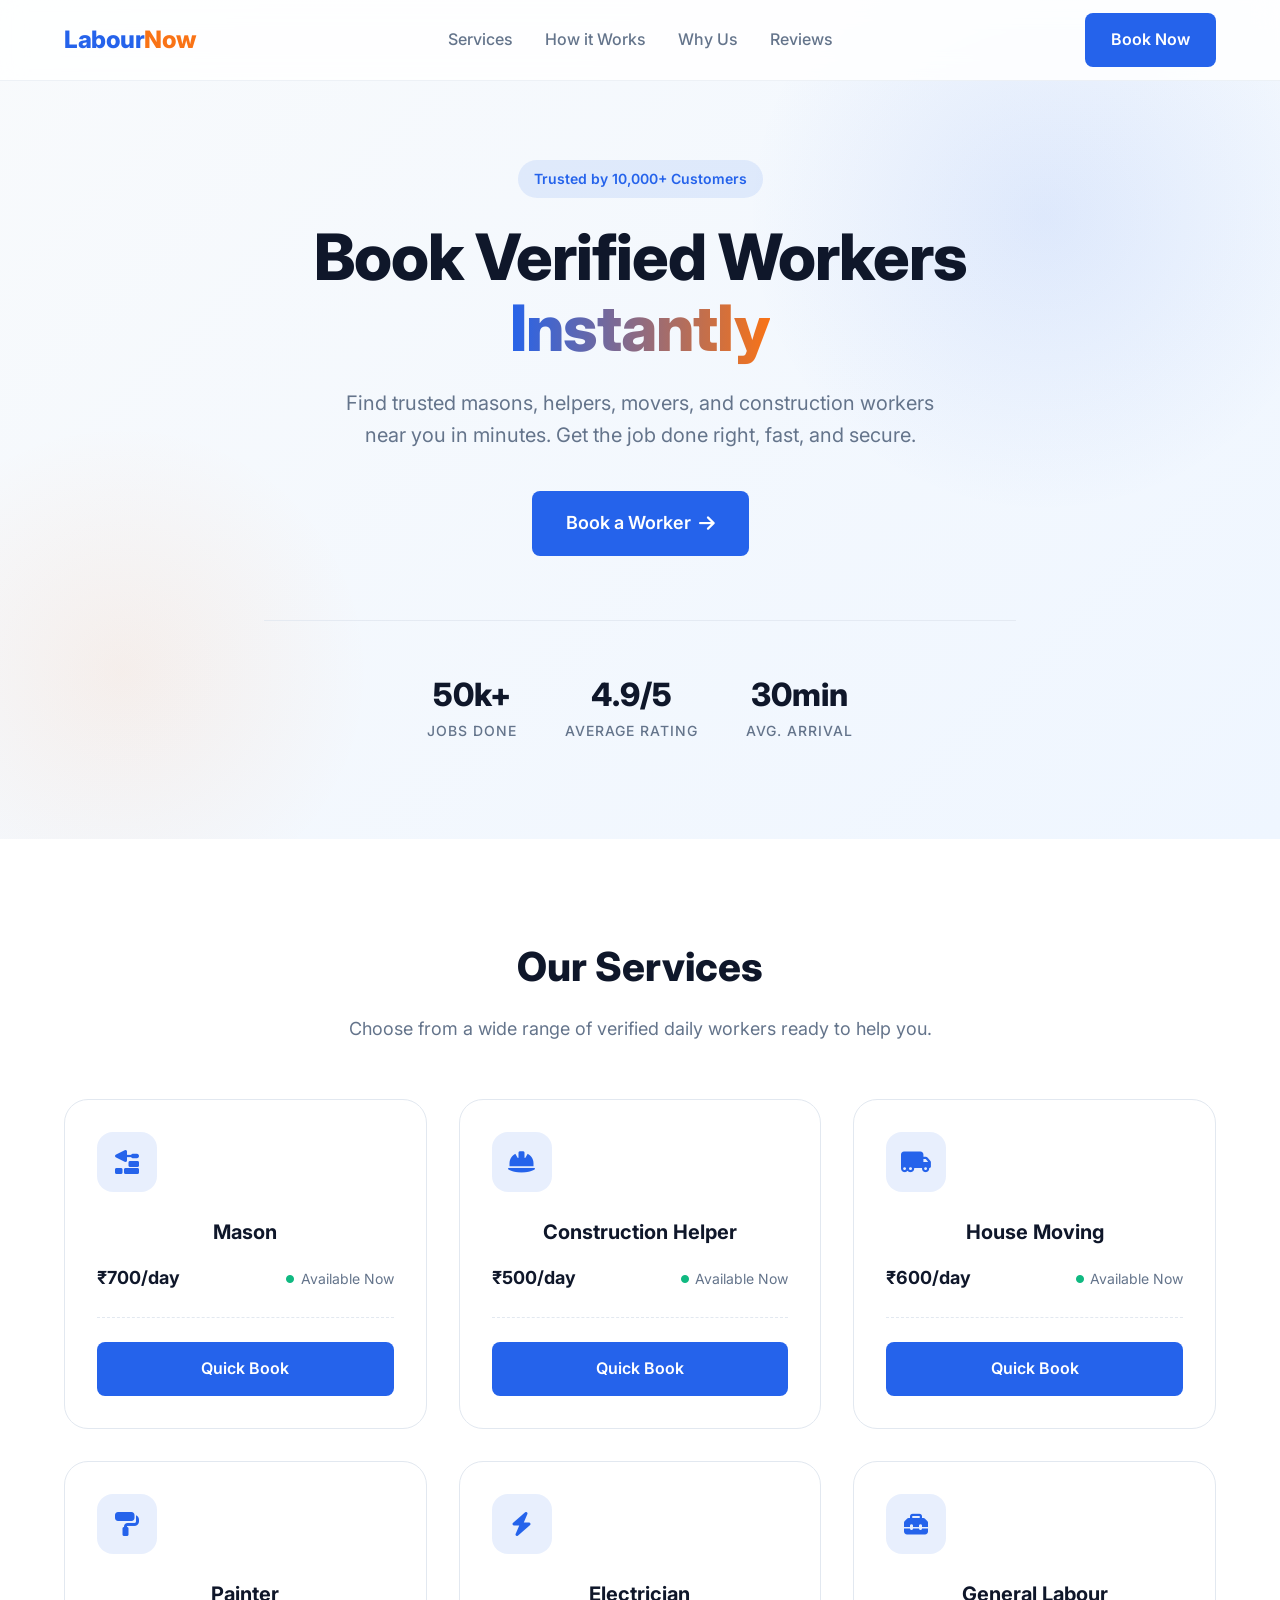
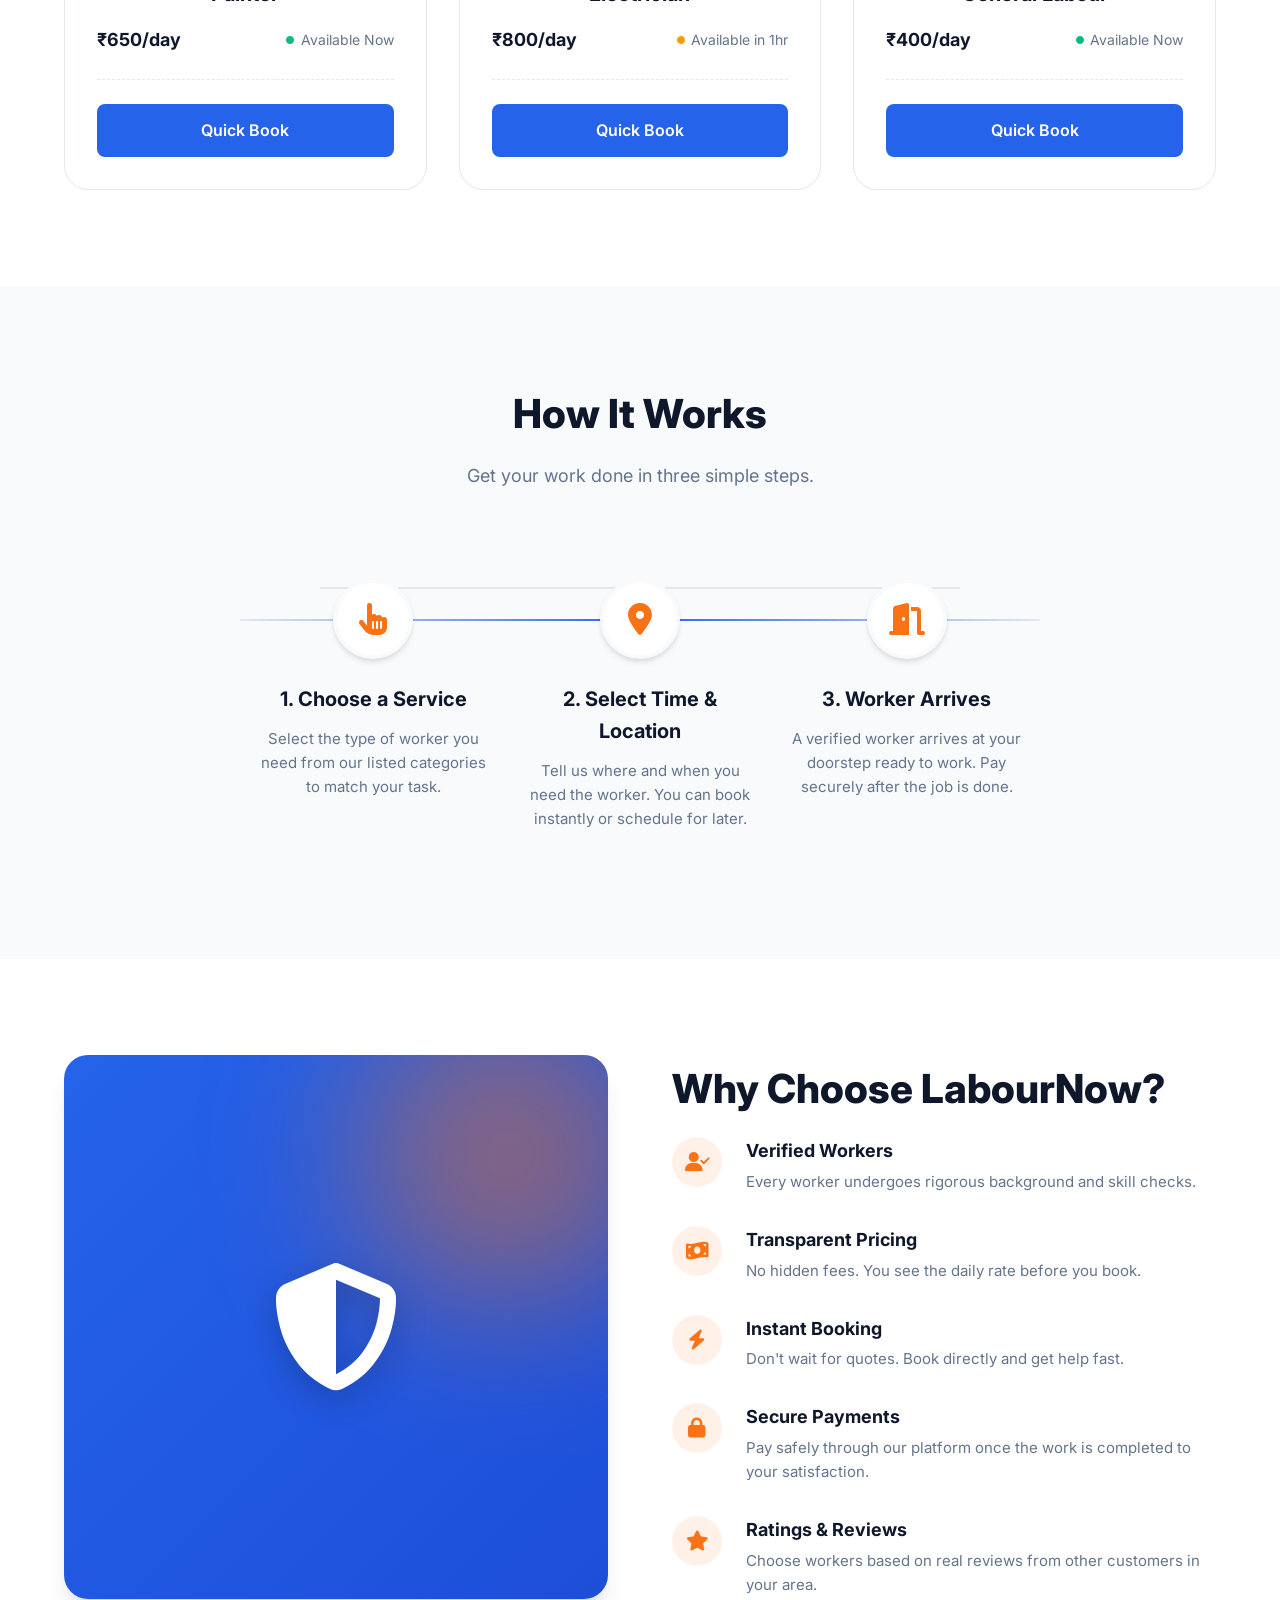
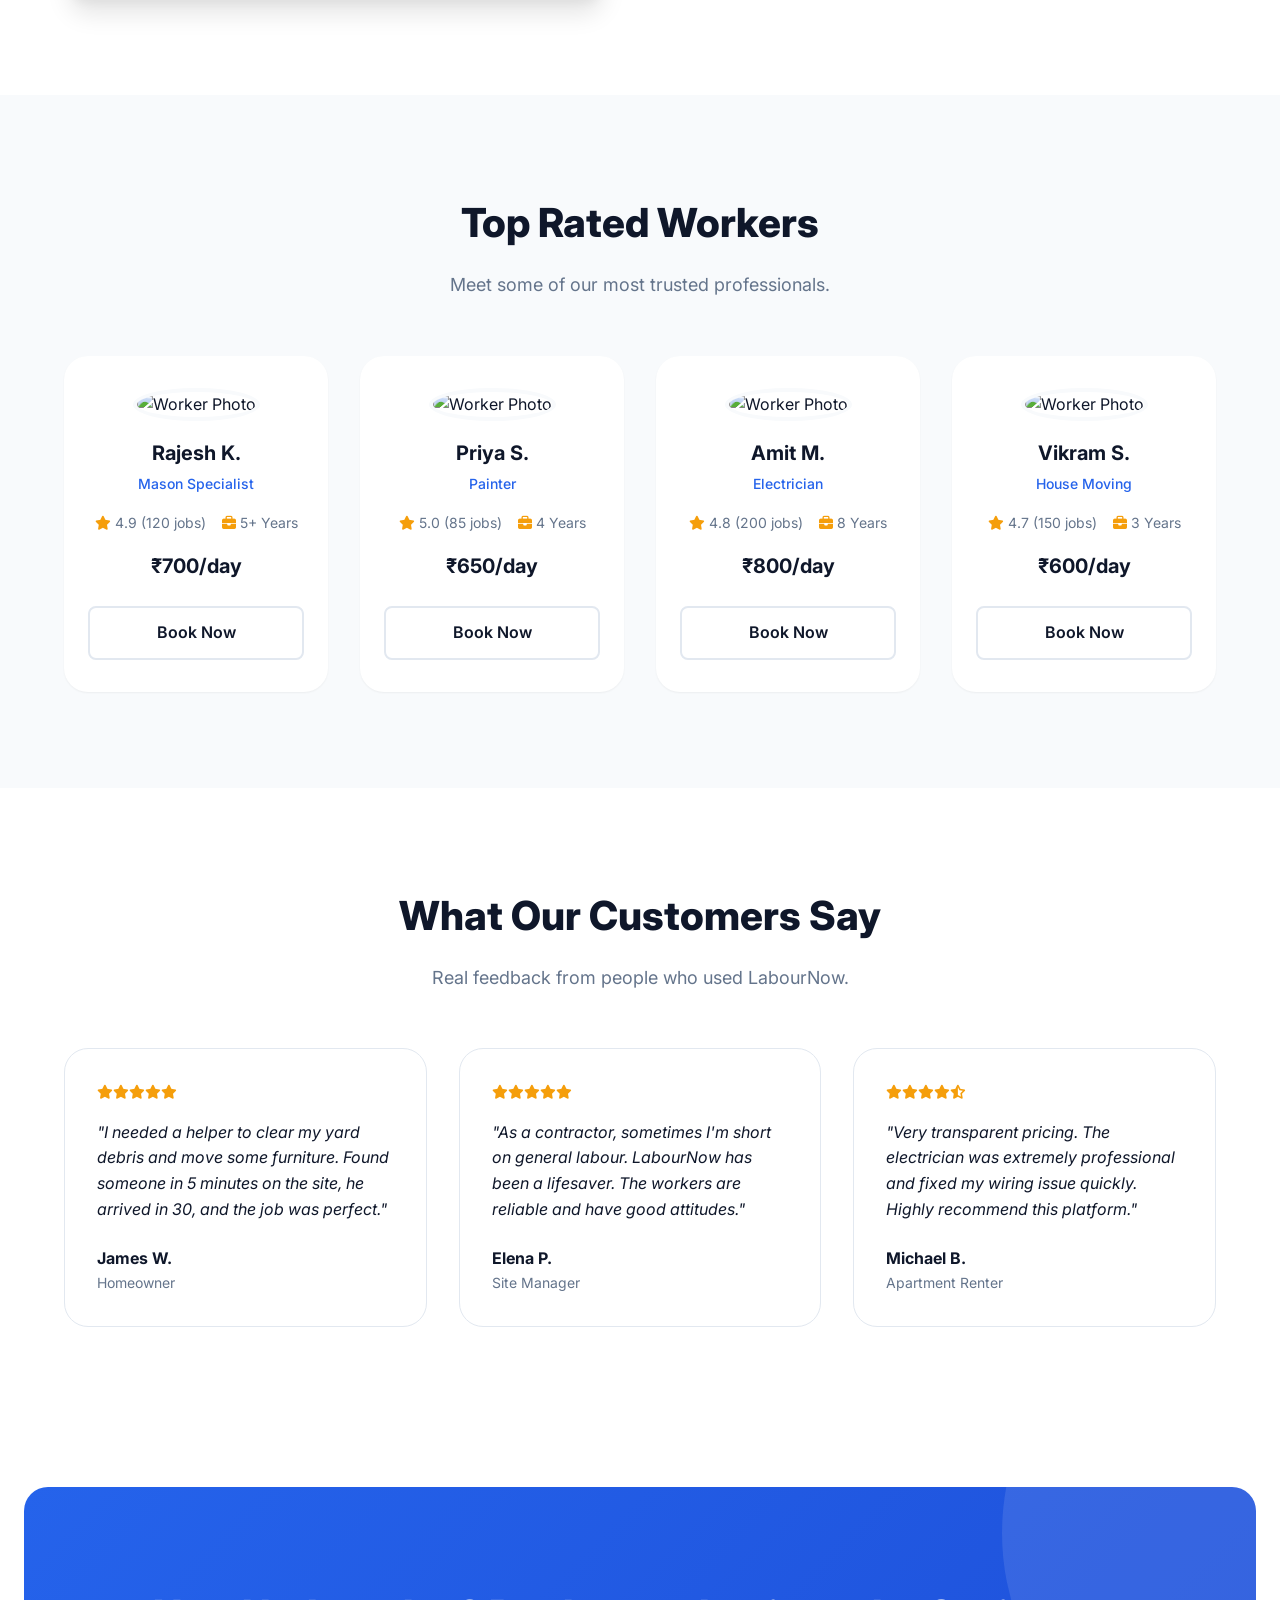
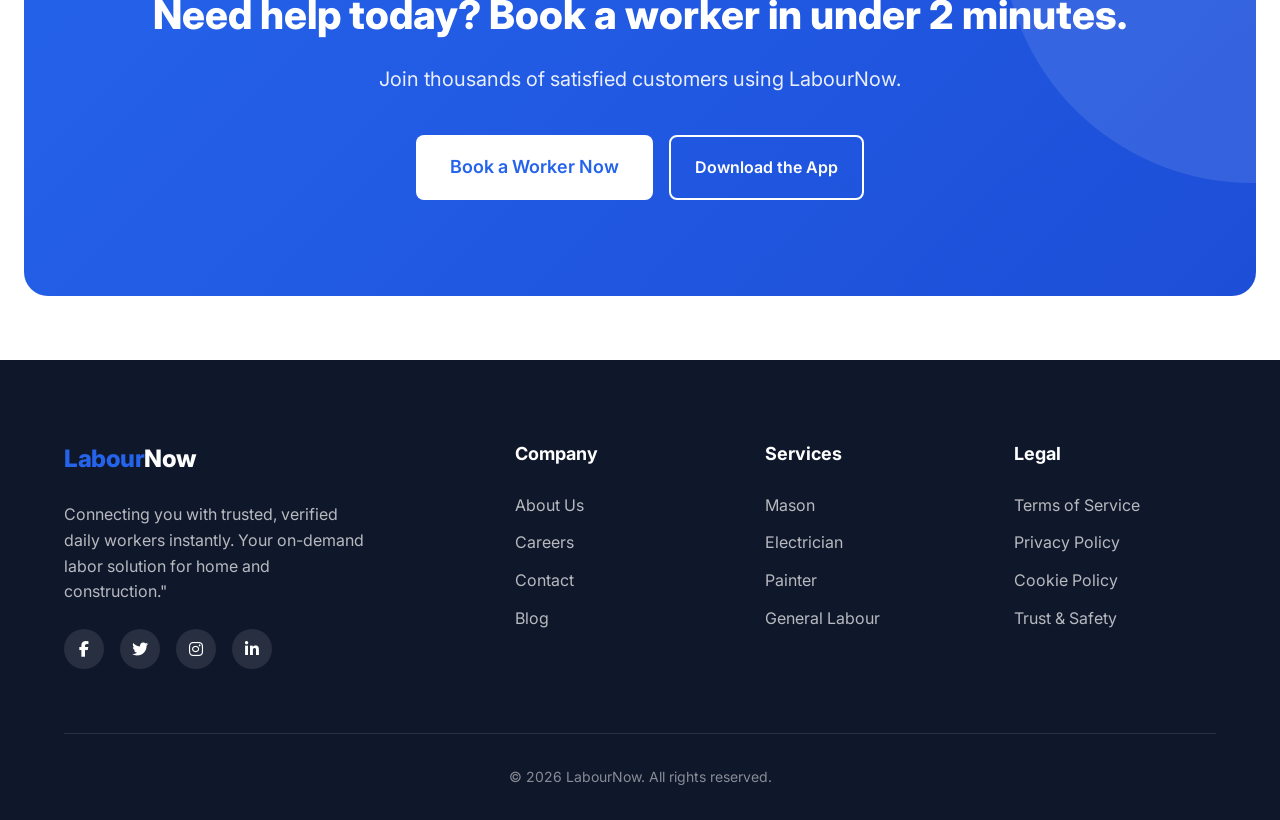
==== commit e5721722: "Final push" ====
--- a/index.html
+++ b/index.html
@@ -72,7 +72,7 @@
                     <div class="service-icon"><i class="fas fa-trowel-bricks"></i></div>
                     <h3>Mason</h3>
                     <div class="service-details">
-                        <span class="price">₹700/hr</span>
+                        <span class="price">₹700/day</span>
                         <span class="availability"><i class="fas fa-circle text-green"></i> Available Now</span>
                     </div>
                     <a href="auth.html?service=mason" class="btn btn-primary w-100 text-center" style="display: block;">Quick Book</a>
@@ -82,7 +82,7 @@
                     <div class="service-icon"><i class="fas fa-hard-hat"></i></div>
                     <h3>Construction Helper</h3>
                     <div class="service-details">
-                        <span class="price">₹500/hr</span>
+                        <span class="price">₹500/day</span>
                         <span class="availability"><i class="fas fa-circle text-green"></i> Available Now</span>
                     </div>
                     <a href="auth.html?service=construction-helper" class="btn btn-primary w-100 text-center" style="display: block;">Quick Book</a>
@@ -92,7 +92,7 @@
                     <div class="service-icon"><i class="fas fa-truck-moving"></i></div>
                     <h3>House Moving</h3>
                     <div class="service-details">
-                        <span class="price">₹600/hr</span>
+                        <span class="price">₹600/day</span>
                         <span class="availability"><i class="fas fa-circle text-green"></i> Available Now</span>
                     </div>
                     <a href="auth.html?service=house-moving" class="btn btn-primary w-100 text-center" style="display: block;">Quick Book</a>
@@ -102,7 +102,7 @@
                     <div class="service-icon"><i class="fas fa-paint-roller"></i></div>
                     <h3>Painter</h3>
                     <div class="service-details">
-                        <span class="price">₹650/hr</span>
+                        <span class="price">₹650/day</span>
                         <span class="availability"><i class="fas fa-circle text-green"></i> Available Now</span>
                     </div>
                     <a href="auth.html?service=painter" class="btn btn-primary w-100 text-center" style="display: block;">Quick Book</a>
@@ -112,7 +112,7 @@
                     <div class="service-icon"><i class="fas fa-bolt"></i></div>
                     <h3>Electrician</h3>
                     <div class="service-details">
-                        <span class="price">₹800/hr</span>
+                        <span class="price">₹800/day</span>
                         <span class="availability"><i class="fas fa-circle text-orange"></i> Available in 1hr</span>
                     </div>
                     <a href="auth.html?service=electrician" class="btn btn-primary w-100 text-center" style="display: block;">Quick Book</a>
@@ -122,7 +122,7 @@
                     <div class="service-icon"><i class="fas fa-toolbox"></i></div>
                     <h3>General Labour</h3>
                     <div class="service-details">
-                        <span class="price">₹400/hr</span>
+                        <span class="price">₹400/day</span>
                         <span class="availability"><i class="fas fa-circle text-green"></i> Available Now</span>
                     </div>
                     <a href="auth.html?service=general-labour" class="btn btn-primary w-100 text-center" style="display: block;">Quick Book</a>
@@ -183,7 +183,7 @@
                             <div class="benefit-icon"><i class="fas fa-money-bill-wave"></i></div>
                             <div>
                                 <h4>Transparent Pricing</h4>
-                                <p>No hidden fees. You see the hourly rate before you book.</p>
+                                <p>No hidden fees. You see the daily rate before you book.</p>
                             </div>
                         </li>
                         <li class="block-reveal" style="transition-delay: 300ms;">
@@ -222,57 +222,57 @@
             <div class="workers-grid">
                 <!-- Worker 1 -->
                 <div class="worker-card block-reveal">
-                    <img src="https://ui-avatars.com/api/?name=David+M&background=0D8ABC&color=fff&size=150" alt="Worker Photo" class="worker-photo">
+                    <img src="https://ui-avatars.com/api/?name=Rajesh+K&background=0D8ABC&color=fff&size=150" alt="Worker Photo" class="worker-photo">
                     <div class="worker-info">
-                        <h3>David M.</h3>
+                        <h3>Rajesh K.</h3>
                         <p class="worker-skill">Mason Specialist</p>
                         <div class="worker-stats">
                             <span class="rating"><i class="fas fa-star"></i> 4.9 (120 jobs)</span>
                             <span class="experience"><i class="fas fa-briefcase"></i> 5+ Years</span>
                         </div>
-                        <div class="worker-price">₹700/hr</div>
+                        <div class="worker-price">₹700/day</div>
                         <a href="auth.html?service=mason" class="btn btn-outline w-100 text-center" style="display: block;">Book Now</a>
                     </div>
                 </div>
                 <!-- Worker 2 -->
                 <div class="worker-card block-reveal" style="transition-delay: 150ms;">
-                    <img src="https://ui-avatars.com/api/?name=Sarah+J&background=F97316&color=fff&size=150" alt="Worker Photo" class="worker-photo">
+                    <img src="https://ui-avatars.com/api/?name=Priya+S&background=F97316&color=fff&size=150" alt="Worker Photo" class="worker-photo">
                     <div class="worker-info">
-                        <h3>Sarah J.</h3>
+                        <h3>Priya S.</h3>
                         <p class="worker-skill">Painter</p>
                         <div class="worker-stats">
                             <span class="rating"><i class="fas fa-star"></i> 5.0 (85 jobs)</span>
                             <span class="experience"><i class="fas fa-briefcase"></i> 4 Years</span>
                         </div>
-                        <div class="worker-price">₹650/hr</div>
+                        <div class="worker-price">₹650/day</div>
                         <a href="auth.html?service=painter" class="btn btn-outline w-100 text-center" style="display: block;">Book Now</a>
                     </div>
                 </div>
                 <!-- Worker 3 -->
                 <div class="worker-card block-reveal" style="transition-delay: 300ms;">
-                    <img src="https://ui-avatars.com/api/?name=Ali+R&background=10B981&color=fff&size=150" alt="Worker Photo" class="worker-photo">
+                    <img src="https://ui-avatars.com/api/?name=Amit+M&background=10B981&color=fff&size=150" alt="Worker Photo" class="worker-photo">
                     <div class="worker-info">
-                        <h3>Ali R.</h3>
+                        <h3>Amit M.</h3>
                         <p class="worker-skill">Electrician</p>
                         <div class="worker-stats">
                             <span class="rating"><i class="fas fa-star"></i> 4.8 (200 jobs)</span>
                             <span class="experience"><i class="fas fa-briefcase"></i> 8 Years</span>
                         </div>
-                        <div class="worker-price">₹800/hr</div>
+                        <div class="worker-price">₹800/day</div>
                         <a href="auth.html?service=electrician" class="btn btn-outline w-100 text-center" style="display: block;">Book Now</a>
                     </div>
                 </div>
                 <!-- Worker 4 -->
                 <div class="worker-card block-reveal" style="transition-delay: 450ms;">
-                    <img src="https://ui-avatars.com/api/?name=Marcus+T&background=8B5CF6&color=fff&size=150" alt="Worker Photo" class="worker-photo">
+                    <img src="https://ui-avatars.com/api/?name=Vikram+S&background=8B5CF6&color=fff&size=150" alt="Worker Photo" class="worker-photo">
                     <div class="worker-info">
-                        <h3>Marcus T.</h3>
+                        <h3>Vikram S.</h3>
                         <p class="worker-skill">House Moving</p>
                         <div class="worker-stats">
                             <span class="rating"><i class="fas fa-star"></i> 4.7 (150 jobs)</span>
                             <span class="experience"><i class="fas fa-briefcase"></i> 3 Years</span>
                         </div>
-                        <div class="worker-price">₹600/hr</div>
+                        <div class="worker-price">₹600/day</div>
                         <a href="auth.html?service=house-moving" class="btn btn-outline w-100 text-center" style="display: block;">Book Now</a>
                     </div>
                 </div>
